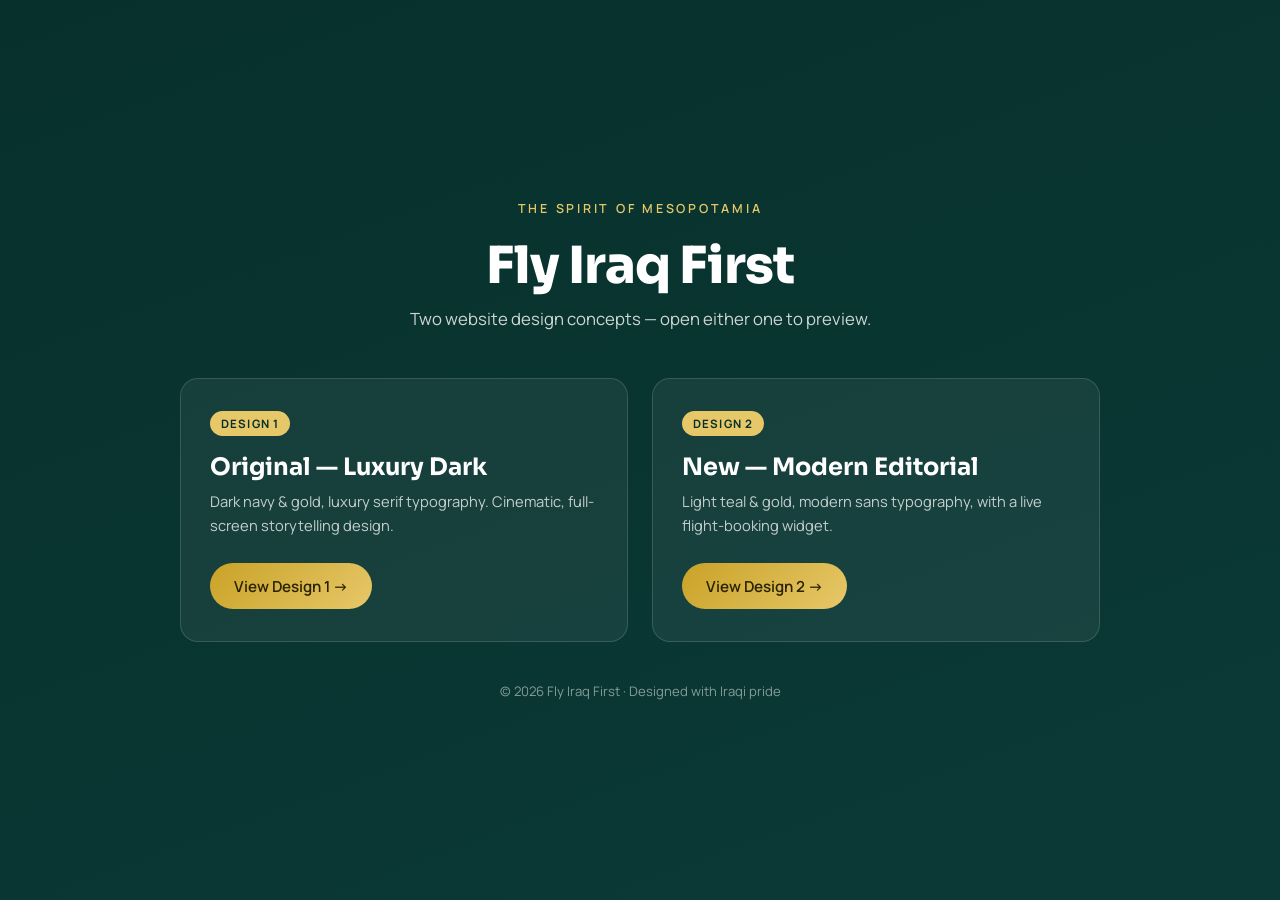
==== index.html @ 96619b22 "Add landing page linking both designs Co-Authored-By: Claude Opus 4.8 <noreply@anthropic.com>" ====
<!doctype html>
<html lang="en">
  <head>
    <meta charset="UTF-8" />
    <meta name="viewport" content="width=device-width, initial-scale=1.0" />
    <title>Fly Iraq First — Choose a Design</title>
    <meta name="description" content="Two website design concepts for Fly Iraq First — preview and compare." />
    <link rel="icon" href="flyiraq-v2/images/logo-eagle.svg" type="image/svg+xml" />
    <link rel="preconnect" href="https://fonts.googleapis.com" />
    <link rel="preconnect" href="https://fonts.gstatic.com" crossorigin />
    <link href="https://fonts.googleapis.com/css2?family=Sora:wght@400;600;700;800&family=Manrope:wght@400;500;600&display=swap" rel="stylesheet" />
    <style>
      :root { --teal:#0b3a36; --teal9:#07302c; --gold:#c9a227; --gold2:#e7c869; --cream:#faf7f0; }
      * { box-sizing:border-box; margin:0; padding:0; }
      body { font-family:"Manrope",system-ui,sans-serif; background:linear-gradient(160deg,var(--teal9),var(--teal)); color:#fff; min-height:100vh; display:flex; align-items:center; justify-content:center; padding:40px 20px; }
      .wrap { max-width:920px; width:100%; text-align:center; }
      .eyebrow { text-transform:uppercase; letter-spacing:.22em; font-size:.78rem; font-weight:600; color:var(--gold2); margin-bottom:1rem; }
      h1 { font-family:"Sora",sans-serif; font-size:clamp(2rem,5vw,3.2rem); font-weight:800; letter-spacing:-.02em; margin-bottom:.6rem; }
      .lead { color:rgba(255,255,255,.8); margin-bottom:3rem; font-size:1.05rem; }
      .cards { display:grid; grid-template-columns:1fr 1fr; gap:1.5rem; }
      @media (max-width:680px){ .cards{ grid-template-columns:1fr; } }
      .card { background:rgba(255,255,255,.06); border:1px solid rgba(255,255,255,.14); border-radius:18px; padding:2rem 1.8rem; text-align:left; transition:transform .2s,border-color .2s,background .2s; }
      .card:hover { transform:translateY(-6px); border-color:var(--gold); background:rgba(255,255,255,.1); }
      .badge { display:inline-block; font-size:.72rem; font-weight:700; letter-spacing:.1em; text-transform:uppercase; color:var(--teal9); background:var(--gold2); padding:.3rem .7rem; border-radius:999px; margin-bottom:1rem; }
      .card h2 { font-family:"Sora",sans-serif; font-size:1.5rem; margin-bottom:.5rem; }
      .card p { color:rgba(255,255,255,.75); font-size:.92rem; margin-bottom:1.6rem; line-height:1.6; }
      .btn { display:inline-flex; align-items:center; gap:.5rem; font-weight:600; font-size:.95rem; padding:.8rem 1.5rem; border-radius:999px; background:linear-gradient(135deg,var(--gold),var(--gold2)); color:#2a2200; text-decoration:none; transition:transform .15s; }
      .btn:hover { transform:translateX(4px); }
      .foot { margin-top:2.5rem; font-size:.82rem; color:rgba(255,255,255,.5); }
    </style>
  </head>
  <body>
    <div class="wrap">
      <p class="eyebrow">The Spirit of Mesopotamia</p>
      <h1>Fly Iraq First</h1>
      <p class="lead">Two website design concepts — open either one to preview.</p>
      <div class="cards">
        <div class="card">
          <span class="badge">Design 1</span>
          <h2>Original — Luxury Dark</h2>
          <p>Dark navy &amp; gold, luxury serif typography. Cinematic, full-screen storytelling design.</p>
          <a class="btn" href="extracted/">View Design 1 →</a>
        </div>
        <div class="card">
          <span class="badge">Design 2</span>
          <h2>New — Modern Editorial</h2>
          <p>Light teal &amp; gold, modern sans typography, with a live flight-booking widget.</p>
          <a class="btn" href="flyiraq-v2/">View Design 2 →</a>
        </div>
      </div>
      <p class="foot">© 2026 Fly Iraq First · Designed with Iraqi pride</p>
    </div>
  </body>
</html>
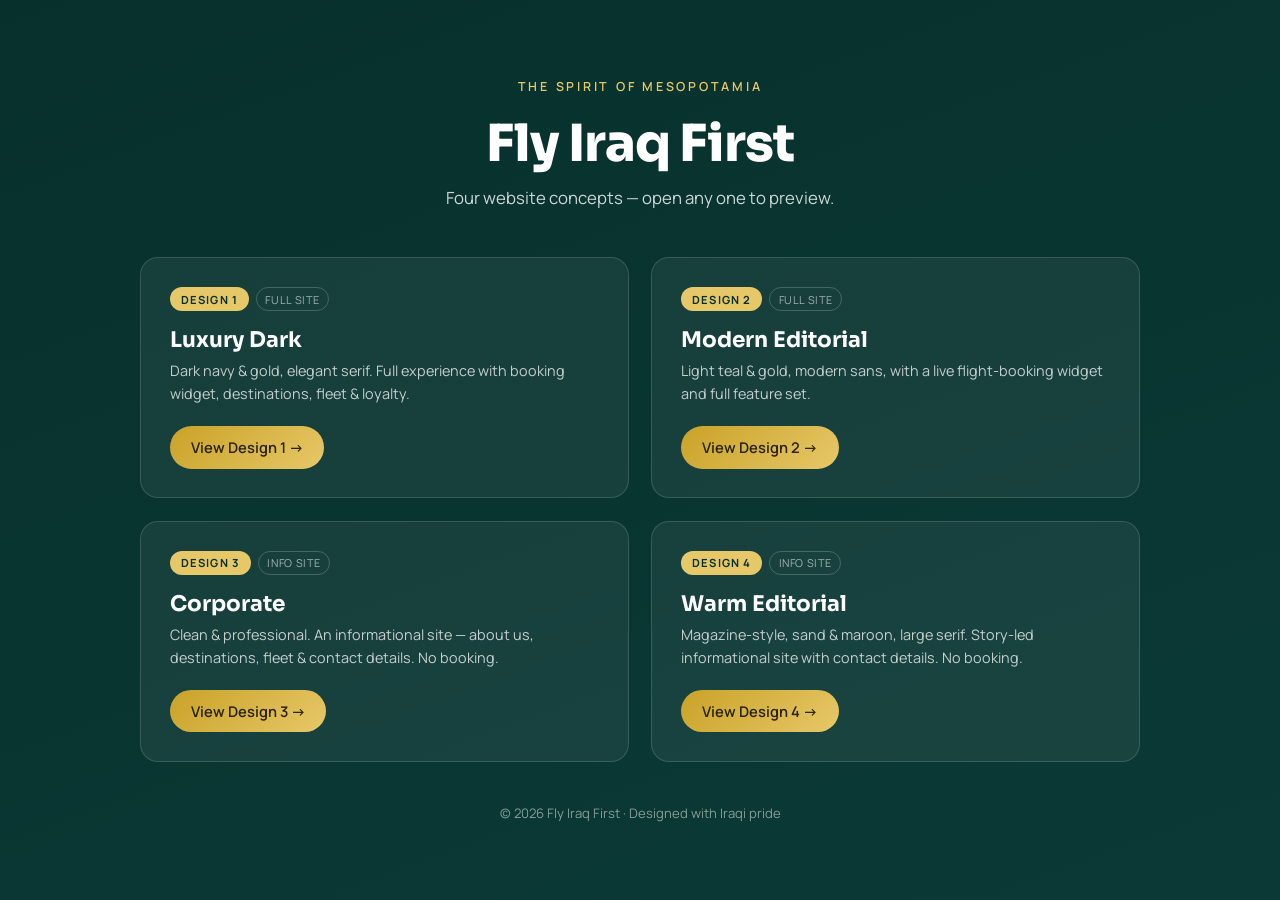
==== commit 60f1278e: "Rebuild v1 as clean source; add v3 & v4 info sites - v1: replaced broken compiled React build with h" ====
--- a/index.html
+++ b/index.html
@@ -4,48 +4,61 @@
     <meta charset="UTF-8" />
     <meta name="viewport" content="width=device-width, initial-scale=1.0" />
     <title>Fly Iraq First — Choose a Design</title>
-    <meta name="description" content="Two website design concepts for Fly Iraq First — preview and compare." />
-    <link rel="icon" href="flyiraq-v2/images/logo-eagle.svg" type="image/svg+xml" />
+    <meta name="description" content="Four website design concepts for Fly Iraq First — preview and compare." />
+    <link rel="icon" href="flyiraq-v2/images/logo-transparent.png" type="image/png" />
     <link rel="preconnect" href="https://fonts.googleapis.com" />
     <link rel="preconnect" href="https://fonts.gstatic.com" crossorigin />
     <link href="https://fonts.googleapis.com/css2?family=Sora:wght@400;600;700;800&family=Manrope:wght@400;500;600&display=swap" rel="stylesheet" />
     <style>
       :root { --teal:#0b3a36; --teal9:#07302c; --gold:#c9a227; --gold2:#e7c869; --cream:#faf7f0; }
       * { box-sizing:border-box; margin:0; padding:0; }
-      body { font-family:"Manrope",system-ui,sans-serif; background:linear-gradient(160deg,var(--teal9),var(--teal)); color:#fff; min-height:100vh; display:flex; align-items:center; justify-content:center; padding:40px 20px; }
-      .wrap { max-width:920px; width:100%; text-align:center; }
+      body { font-family:"Manrope",system-ui,sans-serif; background:linear-gradient(160deg,var(--teal9),var(--teal)); color:#fff; min-height:100vh; display:flex; align-items:center; justify-content:center; padding:48px 20px; }
+      .wrap { max-width:1000px; width:100%; text-align:center; }
       .eyebrow { text-transform:uppercase; letter-spacing:.22em; font-size:.78rem; font-weight:600; color:var(--gold2); margin-bottom:1rem; }
       h1 { font-family:"Sora",sans-serif; font-size:clamp(2rem,5vw,3.2rem); font-weight:800; letter-spacing:-.02em; margin-bottom:.6rem; }
       .lead { color:rgba(255,255,255,.8); margin-bottom:3rem; font-size:1.05rem; }
-      .cards { display:grid; grid-template-columns:1fr 1fr; gap:1.5rem; }
+      .cards { display:grid; grid-template-columns:1fr 1fr; gap:1.4rem; }
       @media (max-width:680px){ .cards{ grid-template-columns:1fr; } }
-      .card { background:rgba(255,255,255,.06); border:1px solid rgba(255,255,255,.14); border-radius:18px; padding:2rem 1.8rem; text-align:left; transition:transform .2s,border-color .2s,background .2s; }
+      .card { background:rgba(255,255,255,.06); border:1px solid rgba(255,255,255,.14); border-radius:18px; padding:1.8rem; text-align:left; transition:transform .2s,border-color .2s,background .2s; }
       .card:hover { transform:translateY(-6px); border-color:var(--gold); background:rgba(255,255,255,.1); }
-      .badge { display:inline-block; font-size:.72rem; font-weight:700; letter-spacing:.1em; text-transform:uppercase; color:var(--teal9); background:var(--gold2); padding:.3rem .7rem; border-radius:999px; margin-bottom:1rem; }
-      .card h2 { font-family:"Sora",sans-serif; font-size:1.5rem; margin-bottom:.5rem; }
-      .card p { color:rgba(255,255,255,.75); font-size:.92rem; margin-bottom:1.6rem; line-height:1.6; }
-      .btn { display:inline-flex; align-items:center; gap:.5rem; font-weight:600; font-size:.95rem; padding:.8rem 1.5rem; border-radius:999px; background:linear-gradient(135deg,var(--gold),var(--gold2)); color:#2a2200; text-decoration:none; transition:transform .15s; }
+      .badge { display:inline-block; font-size:.7rem; font-weight:700; letter-spacing:.1em; text-transform:uppercase; color:var(--teal9); background:var(--gold2); padding:.3rem .7rem; border-radius:999px; margin-bottom:.9rem; }
+      .tag { display:inline-block; font-size:.68rem; letter-spacing:.06em; text-transform:uppercase; color:rgba(255,255,255,.6); border:1px solid rgba(255,255,255,.2); padding:.2rem .55rem; border-radius:999px; margin-left:.4rem; }
+      .card h2 { font-family:"Sora",sans-serif; font-size:1.35rem; margin-bottom:.4rem; }
+      .card p { color:rgba(255,255,255,.75); font-size:.9rem; margin-bottom:1.3rem; line-height:1.6; }
+      .btn { display:inline-flex; align-items:center; gap:.5rem; font-weight:600; font-size:.92rem; padding:.7rem 1.3rem; border-radius:999px; background:linear-gradient(135deg,var(--gold),var(--gold2)); color:#2a2200; text-decoration:none; transition:transform .15s; }
       .btn:hover { transform:translateX(4px); }
-      .foot { margin-top:2.5rem; font-size:.82rem; color:rgba(255,255,255,.5); }
+      .foot { margin-top:2.6rem; font-size:.82rem; color:rgba(255,255,255,.5); }
     </style>
   </head>
   <body>
     <div class="wrap">
       <p class="eyebrow">The Spirit of Mesopotamia</p>
       <h1>Fly Iraq First</h1>
-      <p class="lead">Two website design concepts — open either one to preview.</p>
+      <p class="lead">Four website concepts — open any one to preview.</p>
       <div class="cards">
         <div class="card">
-          <span class="badge">Design 1</span>
-          <h2>Original — Luxury Dark</h2>
-          <p>Dark navy &amp; gold, luxury serif typography. Cinematic, full-screen storytelling design.</p>
-          <a class="btn" href="extracted/">View Design 1 →</a>
+          <span class="badge">Design 1</span><span class="tag">Full site</span>
+          <h2>Luxury Dark</h2>
+          <p>Dark navy &amp; gold, elegant serif. Full experience with booking widget, destinations, fleet &amp; loyalty.</p>
+          <a class="btn" href="flyiraq-v1/">View Design 1 →</a>
         </div>
         <div class="card">
-          <span class="badge">Design 2</span>
-          <h2>New — Modern Editorial</h2>
-          <p>Light teal &amp; gold, modern sans typography, with a live flight-booking widget.</p>
+          <span class="badge">Design 2</span><span class="tag">Full site</span>
+          <h2>Modern Editorial</h2>
+          <p>Light teal &amp; gold, modern sans, with a live flight-booking widget and full feature set.</p>
           <a class="btn" href="flyiraq-v2/">View Design 2 →</a>
+        </div>
+        <div class="card">
+          <span class="badge">Design 3</span><span class="tag">Info site</span>
+          <h2>Corporate</h2>
+          <p>Clean &amp; professional. An informational site — about us, destinations, fleet &amp; contact details. No booking.</p>
+          <a class="btn" href="flyiraq-v3/">View Design 3 →</a>
+        </div>
+        <div class="card">
+          <span class="badge">Design 4</span><span class="tag">Info site</span>
+          <h2>Warm Editorial</h2>
+          <p>Magazine-style, sand &amp; maroon, large serif. Story-led informational site with contact details. No booking.</p>
+          <a class="btn" href="flyiraq-v4/">View Design 4 →</a>
         </div>
       </div>
       <p class="foot">© 2026 Fly Iraq First · Designed with Iraqi pride</p>
